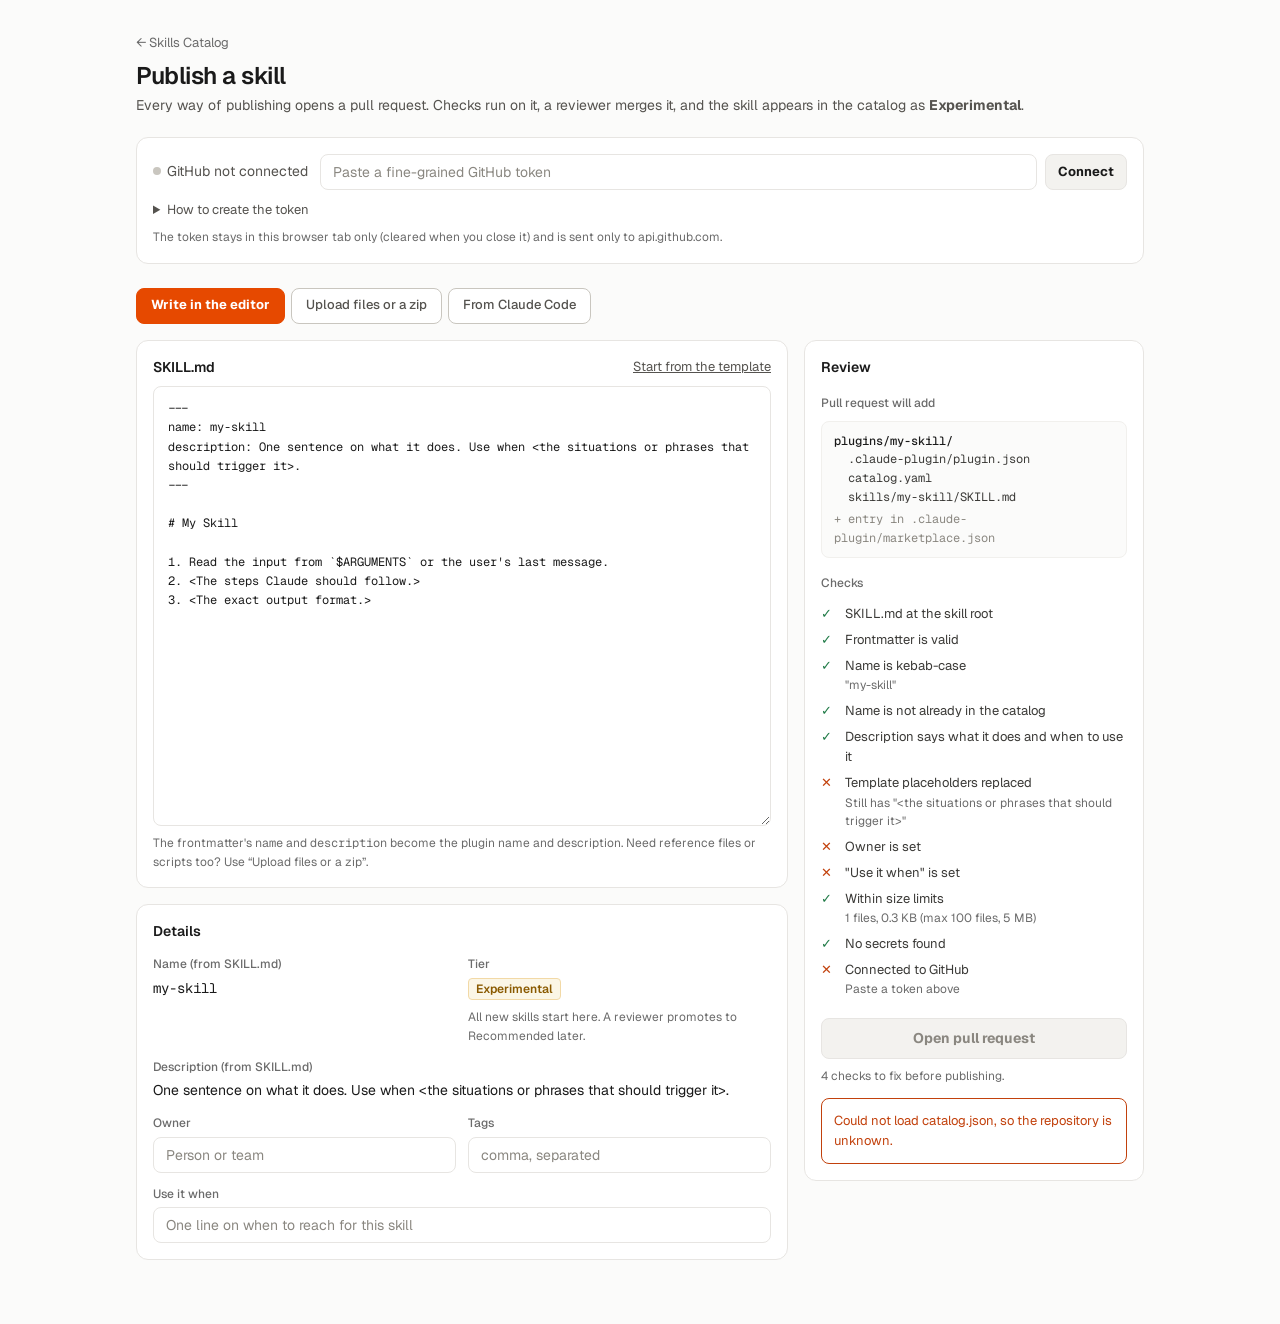
==== site/publish.html @ b1c07b0c "Add web publisher (editor and upload), switch tiers to Experimental/Recommended (#6)" ====
<!doctype html>
<html lang="en">
<head>
<meta charset="utf-8">
<meta name="viewport" content="width=device-width, initial-scale=1">
<title>Publish a Skill</title>
<meta name="description" content="Publish a Claude Code skill to the catalog through a pull request.">
<link rel="preconnect" href="https://fonts.googleapis.com">
<link rel="preconnect" href="https://fonts.gstatic.com" crossorigin>
<link href="https://fonts.googleapis.com/css2?family=Geist:wght@400;500;600;700&family=Geist+Mono:wght@400;500&display=swap" rel="stylesheet">
<link rel="stylesheet" href="tokens.css">
<style>
  *, *::before, *::after { box-sizing: border-box; }
  html { -webkit-text-size-adjust: 100%; }
  body {
    margin: 0;
    background: var(--bg-page);
    color: var(--text-body);
    font-family: var(--font-text);
    font-size: 14px;
    line-height: 1.55;
    overflow-x: hidden;
  }
  .wrap { max-width: 1040px; margin: 0 auto; padding: 32px 16px 64px; }
  .mono { font-family: var(--font-mono); }
  [hidden] { display: none !important; }
  a { color: var(--text-secondary); }

  .back { display: inline-block; margin-bottom: 8px; color: var(--text-muted); font-size: 13px; text-decoration: none; }
  .back:hover { color: var(--text-primary); }
  h1 { margin: 0 0 4px; color: var(--text-primary); font-size: 24px; font-weight: 600; letter-spacing: -0.02em; line-height: 1.25; }
  .lead { margin: 0 0 20px; color: var(--text-secondary); }
  h2 { margin: 0 0 12px; color: var(--text-primary); font-size: 14px; font-weight: 600; }
  h3 { margin: 16px 0 8px; color: var(--text-muted); font-size: 12px; font-weight: 500; }
  .fine { margin: 8px 0 0; color: var(--text-muted); font-size: 12px; }

  .panel { background: var(--bg-card); border: 1px solid var(--border); border-radius: var(--radius-card); padding: 16px; min-width: 0; }

  button { font: inherit; cursor: pointer; }
  button:disabled { cursor: not-allowed; }
  :focus-visible { outline: 2px solid var(--accent-soft-border); outline-offset: 2px; }
  .btn-primary {
    border: 1px solid var(--accent-strong);
    background: var(--accent-strong);
    color: var(--on-accent);
    font-size: 14px;
    font-weight: 700;
    border-radius: var(--radius-control);
    padding: 9px 16px;
  }
  .btn-primary:hover:not(:disabled), .btn-primary:active:not(:disabled) { outline: 1px solid var(--accent-strong); outline-offset: 1px; }
  .btn-primary:disabled { background: var(--bg-subtle); border-color: var(--border); color: var(--text-faint); }
  .btn-secondary {
    border: 1px solid var(--border);
    background: var(--bg-subtle);
    color: var(--text-primary);
    font-size: 13px;
    font-weight: 700;
    border-radius: var(--radius-control);
    padding: 6px 12px;
    white-space: nowrap;
  }
  .btn-secondary:hover { background: var(--bg-subtle-hover); }
  .btn-link { border: 0; background: none; padding: 0; color: var(--text-secondary); font-size: 13px; text-decoration: underline; }
  .copied, .copied:hover { background: var(--success-bg); border-color: var(--recommended-border); color: var(--success); }

  input[type="text"], input[type="password"], textarea {
    width: 100%;
    min-width: 0;
    border: 1px solid var(--border);
    border-radius: var(--radius-control);
    background: var(--bg-card);
    color: var(--text-primary);
    font: inherit;
  }
  input[type="text"], input[type="password"] { height: 36px; padding: 0 12px; }
  input::placeholder, textarea::placeholder { color: var(--text-faint); }
  input:focus, textarea:focus { outline: none; border-color: var(--accent-soft-border); box-shadow: 0 0 0 3px var(--accent-soft-bg); }

  /* GitHub connection */
  .gh-row { display: flex; flex-wrap: wrap; align-items: center; gap: 12px; }
  .gh-row form { display: flex; gap: 8px; flex: 1 1 320px; min-width: 0; }
  .gh-state { color: var(--text-secondary); }
  .gh-state strong { color: var(--text-primary); }
  .dot { display: inline-block; width: 8px; height: 8px; margin-right: 6px; border-radius: 50%; background: var(--border-inactive); vertical-align: 1px; }
  .dot.on { background: var(--success); }
  details { margin-top: 10px; font-size: 13px; color: var(--text-secondary); }
  summary { cursor: pointer; color: var(--text-secondary); }
  details ol { margin: 8px 0 0; padding-left: 20px; }
  .error-text { margin: 8px 0 0; color: var(--alert); font-size: 13px; }

  /* Tabs */
  .tabs { display: flex; flex-wrap: wrap; gap: 6px; margin: 24px 0 16px; }
  .tab {
    height: 36px;
    padding: 0 14px;
    border: 1px solid var(--border-inactive);
    border-radius: var(--radius-control);
    background: var(--bg-card);
    color: var(--text-secondary);
    font-size: 13px;
    font-weight: 500;
  }
  .tab:hover { background: var(--bg-subtle-hover); }
  .tab[aria-selected="true"] { background: var(--accent-strong); border-color: var(--accent-strong); color: var(--on-accent); font-weight: 700; }

  .layout { display: grid; grid-template-columns: minmax(0, 1fr) 340px; gap: 16px; align-items: start; }
  .col-main { display: flex; flex-direction: column; gap: 16px; min-width: 0; }
  .layout.single { grid-template-columns: minmax(0, 1fr); }

  /* Editor */
  .editor-head { display: flex; align-items: center; justify-content: space-between; gap: 8px; margin-bottom: 8px; }
  .editor-head label { color: var(--text-primary); font-weight: 600; }
  textarea#editor {
    display: block;
    min-height: 440px;
    padding: 12px 14px;
    resize: vertical;
    font-family: var(--font-mono);
    font-size: 12px;
    line-height: 1.6;
    tab-size: 2;
  }

  /* Upload */
  .drop {
    display: flex;
    flex-direction: column;
    align-items: center;
    gap: 10px;
    padding: 32px 16px;
    border: 1px dashed var(--border-inactive);
    border-radius: var(--radius-card);
    background: var(--bg-subtle);
    text-align: center;
  }
  .drop.over { border-color: var(--accent-soft-border); background: var(--accent-soft-bg); }
  .drop strong { color: var(--text-primary); font-size: 14px; }
  .drop p { margin: 0; color: var(--text-muted); font-size: 13px; }
  .drop-buttons { display: flex; flex-wrap: wrap; justify-content: center; gap: 8px; }
  .notes { margin: 12px 0 0; padding: 0; list-style: none; font-size: 13px; color: var(--text-secondary); }
  .notes li.bad { color: var(--alert); }

  /* Details form */
  .fields { display: grid; grid-template-columns: repeat(2, minmax(0, 1fr)); gap: 12px; }
  .field { display: flex; flex-direction: column; gap: 4px; min-width: 0; }
  .field.full { grid-column: 1 / -1; }
  .field label, .field .label { color: var(--text-muted); font-size: 12px; font-weight: 500; }
  .field output { min-height: 22px; color: var(--text-primary); overflow-wrap: anywhere; }
  .field output.empty { color: var(--text-faint); }
  .badge { display: inline-block; padding: 1px 7px; border: 1px solid; border-radius: var(--radius-badge); font-size: 12px; font-weight: 600; }
  .badge-Experimental { color: var(--experimental-text); background: var(--experimental-bg); border-color: var(--experimental-border); }
  .tier-row { display: flex; flex-wrap: wrap; align-items: center; gap: 8px; color: var(--text-muted); font-size: 12px; }

  /* Review */
  .review { position: sticky; top: 16px; }
  .files { margin: 0; padding: 10px 12px; border-radius: var(--radius-control); background: var(--bg-page); border: 1px solid var(--divider); list-style: none; font-family: var(--font-mono); font-size: 12px; color: var(--text-body); overflow-wrap: anywhere; }
  .files li.root { color: var(--text-primary); font-weight: 500; }
  .files li.sub { padding-left: 14px; }
  .files li.dim { margin-top: 4px; color: var(--text-faint); }
  .checks { margin: 0; padding: 0; list-style: none; font-size: 13px; }
  .checks li { display: grid; grid-template-columns: 18px minmax(0, 1fr); gap: 6px; padding: 3px 0; }
  .checks .mark { font-weight: 700; }
  .checks .ok .mark { color: var(--success); }
  .checks .bad .mark { color: var(--alert); }
  .checks .wait .mark { color: var(--text-faint); }
  .checks .detail { display: block; color: var(--text-muted); font-size: 12px; overflow-wrap: anywhere; }
  .publish-row { margin-top: 16px; }
  .publish-row .btn-primary { width: 100%; }
  .progress { margin: 12px 0 0; padding: 0; list-style: none; font-size: 13px; }
  .progress li { padding: 2px 0; color: var(--text-muted); }
  .progress li.run { color: var(--text-primary); }
  .progress li.done { color: var(--success); }
  .result { margin-top: 12px; padding: 12px; border-radius: var(--radius-control); font-size: 13px; overflow-wrap: anywhere; }
  .result.ok { background: var(--success-bg); border: 1px solid var(--recommended-border); color: var(--text-body); }
  .result.ok a { color: var(--success); font-weight: 600; }
  .result.err { background: var(--bg-card); border: 1px solid var(--alert); color: var(--alert); }
  .result ol { margin: 8px 0 0; padding-left: 18px; }

  /* Claude Code tab */
  .steps { margin: 0; padding: 0; list-style: none; counter-reset: s; display: flex; flex-direction: column; gap: 16px; }
  .steps > li { counter-increment: s; }
  .steps > li > p { margin: 0 0 8px; color: var(--text-primary); }
  .steps > li > p::before { content: counter(s) ". "; color: var(--text-muted); }
  .cmd { display: flex; align-items: center; gap: 12px; background: var(--code-bg); color: var(--code-text); border-radius: var(--radius-control); padding: 10px 10px 10px 14px; }
  .cmd code { flex: 1; min-width: 0; font-family: var(--font-mono); font-size: 12px; white-space: pre-wrap; overflow-wrap: anywhere; }
  .cmd .btn-secondary { background: var(--bg-card); }

  @media (max-width: 860px) {
    .layout { grid-template-columns: minmax(0, 1fr); }
    .review { position: static; }
  }
  @media (max-width: 520px) {
    .wrap { padding-top: 20px; }
    .fields { grid-template-columns: minmax(0, 1fr); }
    .gh-row form { flex-basis: 100%; }
    .tab { flex: 1 1 auto; }
  }
</style>
</head>
<body>
<div class="wrap">
  <a class="back" href="./">← Skills Catalog</a>
  <h1>Publish a skill</h1>
  <p class="lead">Every way of publishing opens a pull request. Checks run on it, a reviewer merges it, and the skill appears in the catalog as <strong>Experimental</strong>.</p>

  <section class="panel" aria-labelledby="gh-title">
    <div class="gh-row">
      <div class="gh-state" id="gh-title"><span class="dot" id="gh-dot"></span><span id="gh-status">GitHub not connected</span></div>
      <form id="gh-form" autocomplete="off">
        <input type="password" id="gh-token" placeholder="Paste a fine-grained GitHub token" aria-label="GitHub token" spellcheck="false">
        <button class="btn-secondary" type="submit">Connect</button>
      </form>
      <button class="btn-link" type="button" id="gh-disconnect" hidden>Disconnect</button>
    </div>
    <p class="error-text" id="gh-error" hidden></p>
    <details>
      <summary>How to create the token</summary>
      <ol>
        <li>Open <a href="https://github.com/settings/personal-access-tokens/new" target="_blank" rel="noopener">GitHub › Fine-grained tokens › Generate new token</a>.</li>
        <li>Repository access: <strong>Only select repositories</strong> › <span class="mono" id="repo-name">this catalog's repository</span>.</li>
        <li>Permissions: <strong>Contents</strong> Read and write, <strong>Pull requests</strong> Read and write.</li>
        <li>Generate, copy, paste it above.</li>
      </ol>
    </details>
    <p class="fine">The token stays in this browser tab only (cleared when you close it) and is sent only to api.github.com.</p>
  </section>

  <div class="tabs" role="tablist" aria-label="How to publish">
    <button class="tab" role="tab" type="button" data-mode="write" aria-selected="true" aria-controls="tab-write">Write in the editor</button>
    <button class="tab" role="tab" type="button" data-mode="upload" aria-selected="false" aria-controls="tab-upload">Upload files or a zip</button>
    <button class="tab" role="tab" type="button" data-mode="cli" aria-selected="false" aria-controls="tab-cli">From Claude Code</button>
  </div>

  <div class="layout" id="layout">
    <div class="col-main">
      <section class="panel" id="tab-write" role="tabpanel">
        <div class="editor-head">
          <label for="editor">SKILL.md</label>
          <button class="btn-link" type="button" id="reset-template">Start from the template</button>
        </div>
        <textarea id="editor" spellcheck="false" aria-describedby="editor-hint"></textarea>
        <p class="fine" id="editor-hint">The frontmatter's <span class="mono">name</span> and <span class="mono">description</span> become the plugin name and description. Need reference files or scripts too? Use “Upload files or a zip”.</p>
      </section>

      <section class="panel" id="tab-upload" role="tabpanel" hidden>
        <div class="drop" id="drop">
          <strong>Drop a skill folder, its files, or a .zip here</strong>
          <p>SKILL.md at the root, references and scripts in subfolders. Up to 100 files, 5 MB.</p>
          <div class="drop-buttons">
            <button class="btn-secondary" type="button" data-pick="pick-files">Choose files</button>
            <button class="btn-secondary" type="button" data-pick="pick-folder">Choose a folder</button>
            <button class="btn-secondary" type="button" data-pick="pick-zip">Choose a .zip</button>
          </div>
          <input type="file" id="pick-files" multiple hidden>
          <input type="file" id="pick-folder" webkitdirectory multiple hidden>
          <input type="file" id="pick-zip" accept=".zip,application/zip" hidden>
        </div>
        <ul class="notes" id="upload-notes"></ul>
      </section>

      <section class="panel" id="tab-cli" role="tabpanel" hidden>
        <h2>Publish from a Claude Code session</h2>
        <ol class="steps">
          <li><p>Add this marketplace (once)</p><div class="cmd"><code id="cli-add">claude plugin marketplace add …</code><button class="btn-secondary" type="button" data-copy-target="cli-add">Copy</button></div></li>
          <li><p>Install the publisher</p><div class="cmd"><code id="cli-install">claude plugin install publish-skill@skills-catalog</code><button class="btn-secondary" type="button" data-copy-target="cli-install">Copy</button></div></li>
          <li><p>In any session, point it at your skill folder</p><div class="cmd"><code id="cli-run">/publish-skill:publish-skill ./path/to/my-skill</code><button class="btn-secondary" type="button" data-copy-target="cli-run">Copy</button></div></li>
        </ol>
        <p class="fine">It asks for the owner, runs the same checks as this page, and opens the pull request with the GitHub CLI. It needs git, node and a logged-in <span class="mono">gh</span>. Prefer doing it by hand? See <a id="manual-link" href="#">Publishing a skill manually</a>.</p>
      </section>

      <section class="panel" id="details">
        <h2>Details</h2>
        <div class="fields">
          <div class="field"><span class="label">Name (from SKILL.md)</span><output id="out-name" class="mono"></output></div>
          <div class="field"><span class="label">Tier</span><div class="tier-row"><span class="badge badge-Experimental">Experimental</span><span>All new skills start here. A reviewer promotes to Recommended later.</span></div></div>
          <div class="field full"><span class="label">Description (from SKILL.md)</span><output id="out-desc"></output></div>
          <div class="field"><label for="in-owner">Owner</label><input type="text" id="in-owner" placeholder="Person or team"></div>
          <div class="field"><label for="in-tags">Tags</label><input type="text" id="in-tags" placeholder="comma, separated"></div>
          <div class="field full"><label for="in-use">Use it when</label><input type="text" id="in-use" placeholder="One line on when to reach for this skill"></div>
        </div>
      </section>
    </div>

    <aside class="review" id="review">
      <section class="panel" aria-labelledby="review-title">
        <h2 id="review-title">Review</h2>
        <h3>Pull request will add</h3>
        <ul class="files" id="files"></ul>
        <h3>Checks</h3>
        <ul class="checks" id="checks"></ul>
        <div class="publish-row">
          <button class="btn-primary" type="button" id="publish" disabled>Open pull request</button>
          <p class="fine" id="publish-hint"></p>
        </div>
        <ol class="progress" id="progress" hidden></ol>
        <div class="result" id="result" hidden></div>
      </section>
    </aside>
  </div>
</div>

<script type="module">
import * as core from './publish-core.mjs';

const $ = (id) => document.getElementById(id);
const esc = (s) => String(s ?? '').replace(/[&<>"']/g, c => ({ '&': '&amp;', '<': '&lt;', '>': '&gt;', '"': '&quot;', "'": '&#39;' }[c]));
const store = {
  get(area, k) { try { return window[area].getItem(k); } catch { return null; } },
  set(area, k, v) { try { v == null ? window[area].removeItem(k) : window[area].setItem(k, v); } catch {} },
};

const state = { mode: 'write', upload: { files: [], notes: [] }, token: null, login: null, repo: null, existing: [], busy: false, done: false };

// ---- GitHub ----
async function api(method, path, body) {
  const res = await fetch(`https://api.github.com${path}`, {
    method,
    headers: {
      Accept: 'application/vnd.github+json',
      Authorization: `Bearer ${state.token}`,
      'X-GitHub-Api-Version': '2022-11-28',
      ...(body ? { 'Content-Type': 'application/json' } : {}),
    },
    body: body ? JSON.stringify(body) : undefined,
  });
  let data = null;
  try { data = await res.json(); } catch {}
  return { status: res.status, data };
}

async function connect(token) {
  $('gh-error').hidden = true;
  state.token = token;
  const me = await api('GET', '/user').catch(() => ({ status: 0 }));
  if (me.status !== 200) {
    state.token = null;
    store.set('sessionStorage', 'gh-token', null);
    $('gh-error').textContent = me.status === 401 ? 'GitHub rejected this token.' : 'Could not reach GitHub.';
    $('gh-error').hidden = false;
    return renderConnection();
  }
  state.login = me.data.login;
  store.set('sessionStorage', 'gh-token', token);
  renderConnection();
}

function renderConnection() {
  const on = !!state.login;
  $('gh-dot').classList.toggle('on', on);
  $('gh-status').innerHTML = on ? `Connected as <strong>@${esc(state.login)}</strong>` : 'GitHub not connected';
  $('gh-form').hidden = on;
  $('gh-disconnect').hidden = !on;
  refresh();
}

$('gh-form').addEventListener('submit', (e) => {
  e.preventDefault();
  const t = $('gh-token').value.trim();
  $('gh-token').value = '';
  if (t) connect(t);
});
$('gh-disconnect').addEventListener('click', () => {
  state.token = state.login = null;
  store.set('sessionStorage', 'gh-token', null);
  renderConnection();
});

// ---- Tabs ----
const tabs = [...document.querySelectorAll('.tab')];
tabs.forEach(t => t.addEventListener('click', () => setMode(t.dataset.mode)));
function setMode(mode) {
  state.mode = mode;
  tabs.forEach(t => t.setAttribute('aria-selected', String(t.dataset.mode === mode)));
  $('tab-write').hidden = mode !== 'write';
  $('tab-upload').hidden = mode !== 'upload';
  $('tab-cli').hidden = mode !== 'cli';
  $('details').hidden = mode === 'cli';
  $('review').hidden = mode === 'cli';
  $('layout').classList.toggle('single', mode === 'cli');
  store.set('localStorage', 'publish-mode', mode);
  refresh();
}

// ---- Editor ----
const editor = $('editor');
editor.value = store.get('localStorage', 'publish-draft') || core.skillTemplate();
$('reset-template').addEventListener('click', () => { editor.value = core.skillTemplate(); onInput(); });
let timer;
function onInput() {
  clearTimeout(timer);
  timer = setTimeout(() => { store.set('localStorage', 'publish-draft', editor.value); refresh(); }, 150);
}
editor.addEventListener('input', onInput);

// ---- Upload ----
const drop = $('drop');
document.querySelectorAll('[data-pick]').forEach(b => b.addEventListener('click', () => $(b.dataset.pick).click()));
$('pick-files').addEventListener('change', (e) => takeFiles([...e.target.files].map(f => ({ path: f.name, file: f }))));
$('pick-folder').addEventListener('change', (e) => takeFiles([...e.target.files].map(f => ({ path: f.webkitRelativePath || f.name, file: f }))));
$('pick-zip').addEventListener('change', (e) => takeFiles([...e.target.files].map(f => ({ path: f.name, file: f }))));
['dragenter', 'dragover'].forEach(ev => drop.addEventListener(ev, (e) => { e.preventDefault(); drop.classList.add('over'); }));
['dragleave', 'drop'].forEach(ev => drop.addEventListener(ev, () => drop.classList.remove('over')));
drop.addEventListener('drop', async (e) => {
  e.preventDefault();
  const entries = [...e.dataTransfer.items].map(i => i.webkitGetAsEntry?.()).filter(Boolean);
  const out = [];
  if (entries.length) for (const en of entries) await walkEntry(en, '', out);
  else for (const f of e.dataTransfer.files) out.push({ path: f.name, file: f });
  takeFiles(out);
});
async function walkEntry(entry, prefix, out) {
  if (entry.isFile) {
    out.push({ path: prefix + entry.name, file: await new Promise((res, rej) => entry.file(res, rej)) });
  } else if (entry.isDirectory) {
    const reader = entry.createReader();
    for (;;) {
      const batch = await new Promise((res, rej) => reader.readEntries(res, rej));
      if (!batch.length) break;
      for (const child of batch) await walkEntry(child, `${prefix}${entry.name}/`, out);
    }
  }
}

// Exposed for tests: takes [{ path, file: Blob }] exactly like the pickers do.
async function takeFiles(list) {
  const notes = [];
  try {
    const total = list.reduce((n, x) => n + x.file.size, 0);
    if (total > 20 * 1024 * 1024) throw new Error('That upload is over 20 MB. A skill folder should be much smaller.');
    let entries;
    if (list.length === 1 && /\.zip$/i.test(list[0].path)) {
      const { unzipSync } = await import('https://cdn.jsdelivr.net/npm/fflate@0.8.2/esm/browser.js');
      const unzipped = unzipSync(new Uint8Array(await list[0].file.arrayBuffer()));
      entries = Object.entries(unzipped).map(([path, bytes]) => ({ path, bytes }));
      notes.push(`Unzipped ${list[0].path}: ${entries.filter(e => !e.path.endsWith('/')).length} entries.`);
    } else {
      entries = await Promise.all(list.map(async x => ({ path: x.path, bytes: new Uint8Array(await x.file.arrayBuffer()) })));
    }
    const r = core.normalizeUpload(entries);
    if (r.error) throw new Error(r.error);
    state.upload = { files: r.files, notes: [...notes, ...r.notes] };
  } catch (err) {
    state.upload = { files: [], notes: [...notes, { bad: err.message }] };
  }
  $('pick-files').value = $('pick-folder').value = $('pick-zip').value = '';
  refresh();
}
window.__takeFiles = takeFiles;

// ---- Details ----
for (const id of ['in-owner', 'in-tags', 'in-use']) {
  const el = $(id);
  el.value = store.get('localStorage', `publish-${id}`) || '';
  el.addEventListener('input', () => { store.set('localStorage', `publish-${id}`, el.value); refresh(); });
}

function currentPlugin() {
  const files = state.mode === 'write' ? [{ path: 'SKILL.md', bytes: core.textToBytes(editor.value) }] : state.upload.files;
  const skill = files.find(f => f.path === 'SKILL.md');
  const fm = skill ? core.parseFrontmatter(core.bytesToText(skill.bytes)).fields : {};
  return {
    name: fm.name || '',
    description: fm.description || '',
    owner: $('in-owner').value.trim(),
    tags: core.tagsFrom($('in-tags').value),
    useItWhen: $('in-use').value.trim(),
    files,
  };
}

// ---- Review ----
function refresh() {
  if (state.mode === 'cli') return;
  const p = currentPlugin();
  const setOut = (el, v, empty) => { el.textContent = v || empty; el.classList.toggle('empty', !v); };
  setOut($('out-name'), p.name, 'Set name: in SKILL.md');
  setOut($('out-desc'), p.description, 'Set description: in SKILL.md');

  $('upload-notes').innerHTML = state.upload.notes.map(n => typeof n === 'string' ? `<li>${esc(n)}</li>` : `<li class="bad">${esc(n.bad)}</li>`).join('');

  const name = p.name || '<name>';
  const fileRows = p.files.length
    ? ['.claude-plugin/plugin.json', 'catalog.yaml', ...p.files.map(f => `skills/${name}/${f.path}`)]
    : [];
  $('files').innerHTML = fileRows.length
    ? `<li class="root">plugins/${esc(name)}/</li>` + fileRows.map(r => `<li class="sub">${esc(r)}</li>`).join('') +
      `<li class="dim">+ entry in .claude-plugin/marketplace.json</li>`
    : `<li class="dim">${state.mode === 'upload' ? 'Nothing uploaded yet' : 'Write SKILL.md to see the files'}</li>`;

  const checks = p.files.length ? core.runChecks({ ...p, existingNames: state.existing }) : [{ ok: false, label: 'A skill to publish', detail: state.mode === 'upload' ? 'Upload a skill folder or zip' : '' }];
  checks.push({ ok: !!state.login, label: 'Connected to GitHub', detail: state.login ? '' : 'Paste a token above' });
  $('checks').innerHTML = checks.map(c => `<li class="${c.ok ? 'ok' : 'bad'}"><span class="mark">${c.ok ? '✓' : '✕'}</span><span>${esc(c.label)}${c.detail ? `<span class="detail">${esc(c.detail)}</span>` : ''}</span></li>`).join('');

  const ready = checks.every(c => c.ok) && !state.busy;
  $('publish').disabled = !ready;
  const failing = checks.filter(c => !c.ok).length;
  $('publish-hint').textContent = state.busy ? 'Working…' : ready
    ? `Opens a pull request on ${state.repo}. Nothing is published until it is reviewed and merged.`
    : `${failing} check${failing === 1 ? '' : 's'} to fix before publishing.`;
}

$('publish').addEventListener('click', async () => {
  const plugin = currentPlugin();
  state.busy = true;
  refresh();
  const progress = $('progress');
  const steps = new Map();
  progress.innerHTML = '';
  progress.hidden = false;
  $('result').hidden = true;
  try {
    const pr = await core.publishToGitHub({
      api,
      repo: state.repo,
      plugin,
      via: state.mode === 'write' ? 'from the web editor' : 'by upload on the web publisher',
      onStep: (label, status) => {
        if (!steps.has(label)) { const li = document.createElement('li'); progress.appendChild(li); steps.set(label, li); }
        const li = steps.get(label);
        li.className = status;
        li.textContent = `${status === 'done' ? '✓' : '…'} ${label}`;
      },
    });
    state.existing.push(plugin.name);
    showResult(true, `<strong>Pull request <a href="${esc(pr.url)}" target="_blank" rel="noopener">#${pr.number}</a> is open.</strong>
      <ol><li>Checks run on it (validation, catalog rules, secret scan).</li><li>A reviewer merges it.</li><li>The catalog page updates within a couple of minutes.</li></ol>`);
    if (state.mode === 'write') store.set('localStorage', 'publish-draft', null);
  } catch (err) {
    showResult(false, `Publishing failed: ${esc(err.message)}`);
  } finally {
    state.busy = false;
    refresh();
  }
});
function showResult(ok, html) {
  const r = $('result');
  r.className = `result ${ok ? 'ok' : 'err'}`;
  r.innerHTML = html;
  r.hidden = false;
}

// ---- Copy buttons ----
document.addEventListener('click', async (e) => {
  const btn = e.target.closest('[data-copy-target]');
  if (!btn) return;
  const text = $(btn.dataset.copyTarget).textContent;
  try { await navigator.clipboard.writeText(text); } catch {
    const ta = Object.assign(document.createElement('textarea'), { value: text });
    document.body.appendChild(ta); ta.select(); document.execCommand('copy'); ta.remove();
  }
  btn.textContent = 'Copied'; btn.classList.add('copied');
  setTimeout(() => { btn.textContent = 'Copy'; btn.classList.remove('copied'); }, 1500);
});

// ---- Start ----
fetch('catalog.json', { cache: 'no-cache' })
  .then(r => r.json())
  .then(c => {
    state.repo = c.repo;
    state.existing = c.plugins.map(p => p.name);
    $('cli-add').textContent = c.addMarketplace;
    $('cli-install').textContent = `claude plugin install publish-skill@${c.marketplace}`;
    $('repo-name').textContent = c.repo;
    $('manual-link').href = `https://github.com/${c.repo}/blob/main/docs/publishing-manually.md`;
  })
  .catch(() => showResult(false, 'Could not load catalog.json, so the repository is unknown.'))
  .finally(() => {
    setMode(store.get('localStorage', 'publish-mode') || 'write');
    const saved = store.get('sessionStorage', 'gh-token');
    if (saved) connect(saved); else renderConnection();
  });
</script>
</body>
</html>
---- site/tokens.css ----
/* Design tokens shared by the catalog and publish pages. Pages use these variables and nothing else. */
:root {
  color-scheme: light;
  --font-text: "Geist", system-ui, sans-serif;
  --font-mono: "Geist Mono", ui-monospace, monospace;

  --bg-page: #fbfbfa;
  --bg-card: #ffffff;
  --bg-subtle: #f3f2ef;
  --bg-subtle-hover: #f6f5f3;

  --text-primary: #1a1a1a;
  --text-body: #3b3a37;
  --text-secondary: #55534f;
  --text-muted: #6b6b6b;
  --text-faint: #8a8780;

  --border: #e7e5e2;
  --divider: #f1f0ed;
  --border-inactive: #c9c6bf;

  --accent: #FF5100;
  --accent-strong: #E64900;
  --accent-soft-bg: #FFF1EB;
  --accent-soft-border: #FFCBB2;

  --success: #1f7a46;
  --success-bg: #eef7f1;
  --warning: #8a5a00;
  --warning-bg: #fbf6e6;
  --alert: #c2410c;

  --recommended-text: #1f7a46;
  --recommended-bg: #eef7f1;
  --recommended-border: #bfe0cb;
  --experimental-text: #8a5a00;
  --experimental-bg: #fbf6e6;
  --experimental-border: #f2d9a6;

  --code-bg: #1a1a1a;
  --code-text: #e7e5e2;
  --on-accent: #ffffff;

  --radius-card: 12px;
  --radius-control: 8px;
  --radius-badge: 4px;
}
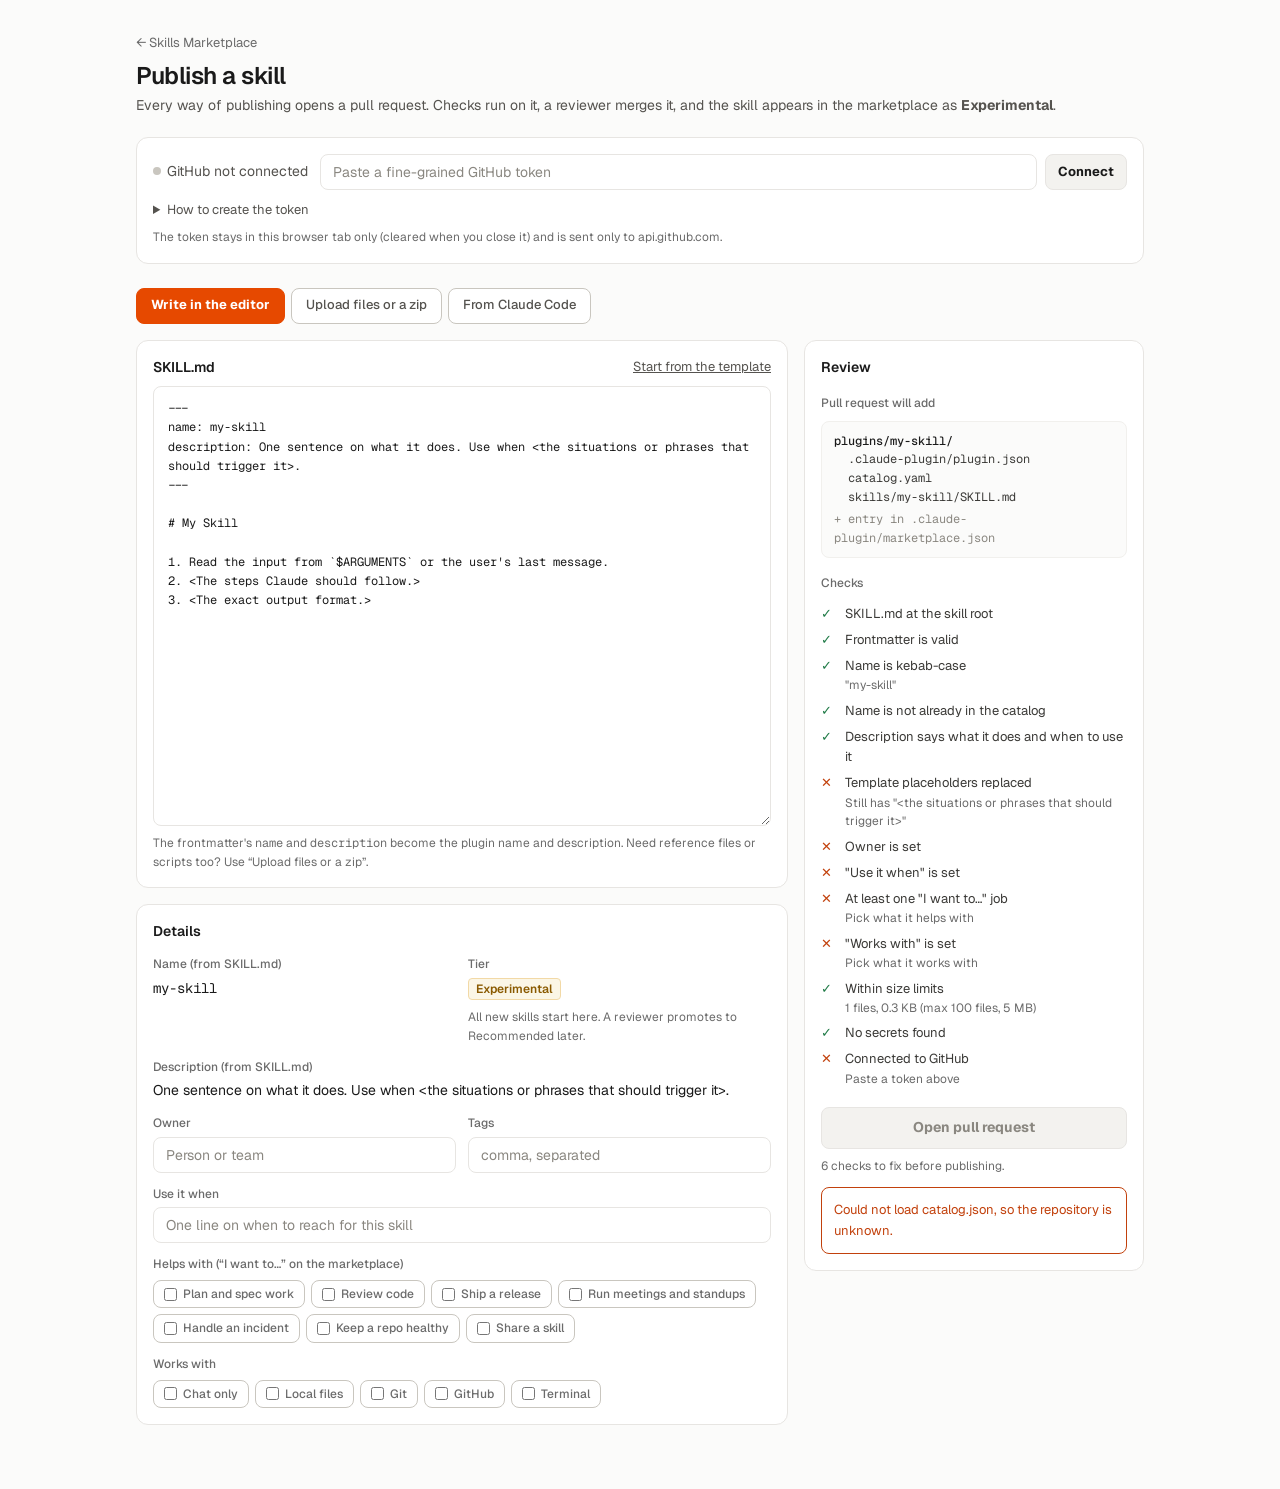
==== commit dea44795: "Marketplace landing page, jobs/works_with, and 5 new skills (#10) * Marketplace landing page, jobs a" ====
--- a/site/publish.html
+++ b/site/publish.html
@@ -148,6 +148,13 @@
   .field label, .field .label { color: var(--text-muted); font-size: 12px; font-weight: 500; }
   .field output { min-height: 22px; color: var(--text-primary); overflow-wrap: anywhere; }
   .field output.empty { color: var(--text-faint); }
+  .choices-field { margin: 0; padding: 0; border: 0; }
+  .choices-field legend { margin-bottom: 6px; padding: 0; }
+  .choices { display: flex; flex-wrap: wrap; gap: 6px; }
+  .choice { display: inline-flex; align-items: center; gap: 6px; padding: 4px 10px; border: 1px solid var(--border-inactive); border-radius: var(--radius-control); background: var(--bg-card); color: var(--text-secondary); font-size: 13px; cursor: pointer; }
+  .choice:hover { background: var(--bg-subtle-hover); }
+  .choice input { margin: 0; accent-color: var(--accent-strong); }
+  .choice:has(input:checked) { border-color: var(--accent-soft-border); background: var(--accent-soft-bg); color: var(--text-primary); }
   .badge { display: inline-block; padding: 1px 7px; border: 1px solid; border-radius: var(--radius-badge); font-size: 12px; font-weight: 600; }
   .badge-Experimental { color: var(--experimental-text); background: var(--experimental-bg); border-color: var(--experimental-border); }
   .tier-row { display: flex; flex-wrap: wrap; align-items: center; gap: 8px; color: var(--text-muted); font-size: 12px; }
@@ -200,9 +207,9 @@
 </head>
 <body>
 <div class="wrap">
-  <a class="back" href="./">← Skills Catalog</a>
+  <a class="back" href="./">← Skills Marketplace</a>
   <h1>Publish a skill</h1>
-  <p class="lead">Every way of publishing opens a pull request. Checks run on it, a reviewer merges it, and the skill appears in the catalog as <strong>Experimental</strong>.</p>
+  <p class="lead">Every way of publishing opens a pull request. Checks run on it, a reviewer merges it, and the skill appears in the marketplace as <strong>Experimental</strong>.</p>
 
   <section class="panel" aria-labelledby="gh-title">
     <div class="gh-row">
@@ -278,6 +285,8 @@
           <div class="field"><label for="in-owner">Owner</label><input type="text" id="in-owner" placeholder="Person or team"></div>
           <div class="field"><label for="in-tags">Tags</label><input type="text" id="in-tags" placeholder="comma, separated"></div>
           <div class="field full"><label for="in-use">Use it when</label><input type="text" id="in-use" placeholder="One line on when to reach for this skill"></div>
+          <fieldset class="field full choices-field"><legend class="label">Helps with (“I want to…” on the marketplace)</legend><div class="choices" id="in-jobs"></div></fieldset>
+          <fieldset class="field full choices-field"><legend class="label">Works with</legend><div class="choices" id="in-works"></div></fieldset>
         </div>
       </section>
     </div>
@@ -449,6 +458,16 @@
 window.__takeFiles = takeFiles;
 
 // ---- Details ----
+// Checkbox groups for the controlled vocabularies; selections are remembered like the text fields.
+function renderChoices(id, list) {
+  const saved = (() => { try { return JSON.parse(store.get('localStorage', `publish-${id}`) || '[]'); } catch { return []; } })();
+  $(id).innerHTML = list.map(x => `<label class="choice"><input type="checkbox" value="${esc(x.id)}"${saved.includes(x.id) ? ' checked' : ''}>${esc(x.label)}</label>`).join('');
+  $(id).addEventListener('change', () => { store.set('localStorage', `publish-${id}`, JSON.stringify(checked(id))); refresh(); });
+}
+const checked = (id) => [...$(id).querySelectorAll('input:checked')].map(i => i.value);
+renderChoices('in-jobs', core.JOBS);
+renderChoices('in-works', core.WORKS_WITH);
+
 for (const id of ['in-owner', 'in-tags', 'in-use']) {
   const el = $(id);
   el.value = store.get('localStorage', `publish-${id}`) || '';
@@ -465,6 +484,8 @@
     owner: $('in-owner').value.trim(),
     tags: core.tagsFrom($('in-tags').value),
     useItWhen: $('in-use').value.trim(),
+    jobs: checked('in-jobs'),
+    worksWith: checked('in-works'),
     files,
   };
 }
@@ -524,7 +545,8 @@
     });
     state.existing.push(plugin.name);
     showResult(true, `<strong>Pull request <a href="${esc(pr.url)}" target="_blank" rel="noopener">#${pr.number}</a> is open.</strong>
-      <ol><li>Checks run on it (validation, catalog rules, secret scan).</li><li>A reviewer merges it.</li><li>The catalog page updates within a couple of minutes.</li></ol>`);
+      <ol><li>Checks run on it (validation, catalog rules, secret scan).</li><li>A reviewer merges it.</li><li>The catalog page updates within a couple of minutes.</li></ol>
+      <p><a href="./#in-review">See it under “In review” in the marketplace →</a></p>`);
     if (state.mode === 'write') store.set('localStorage', 'publish-draft', null);
   } catch (err) {
     showResult(false, `Publishing failed: ${esc(err.message)}`);
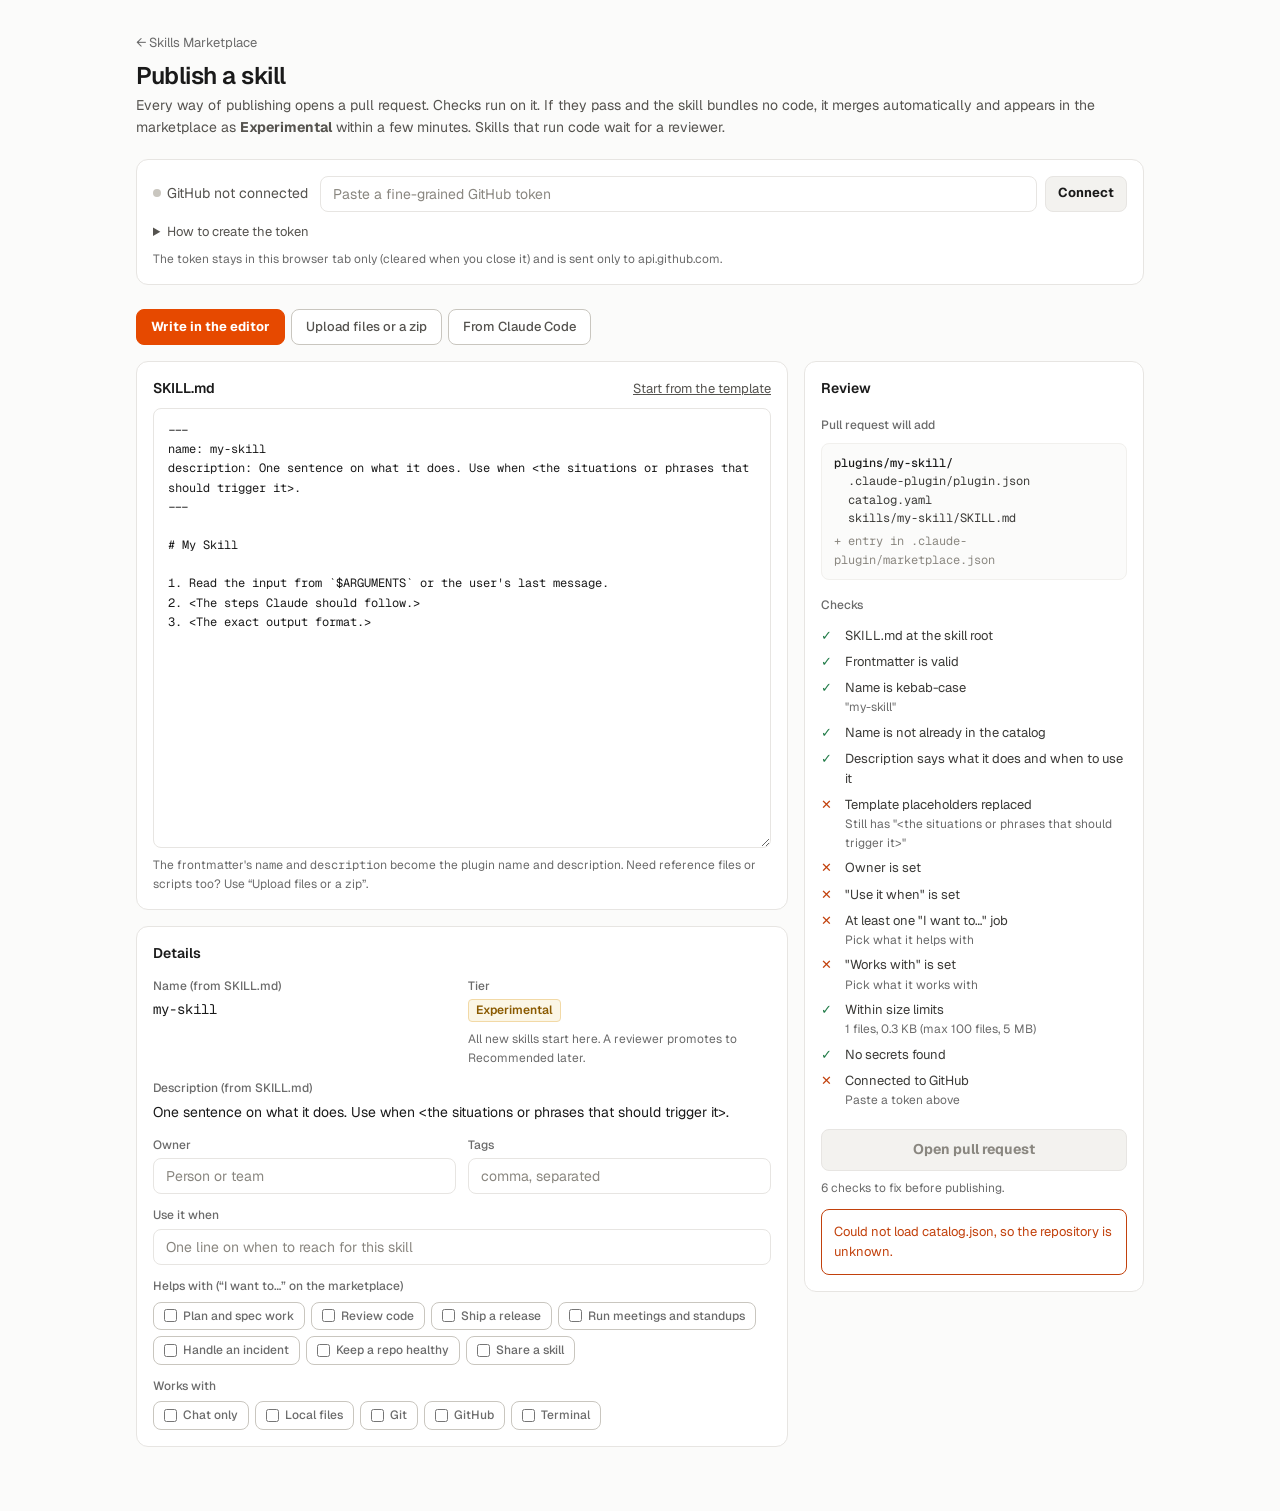
==== commit 05a297f0: "Auto-merge new Experimental skills that bundle no code (#12) After the Catalog checks pass on a PR, " ====
--- a/site/publish.html
+++ b/site/publish.html
@@ -209,7 +209,7 @@
 <div class="wrap">
   <a class="back" href="./">← Skills Marketplace</a>
   <h1>Publish a skill</h1>
-  <p class="lead">Every way of publishing opens a pull request. Checks run on it, a reviewer merges it, and the skill appears in the marketplace as <strong>Experimental</strong>.</p>
+  <p class="lead">Every way of publishing opens a pull request. Checks run on it. If they pass and the skill bundles no code, it merges automatically and appears in the marketplace as <strong>Experimental</strong> within a few minutes. Skills that run code wait for a reviewer.</p>
 
   <section class="panel" aria-labelledby="gh-title">
     <div class="gh-row">
@@ -517,7 +517,7 @@
   $('publish').disabled = !ready;
   const failing = checks.filter(c => !c.ok).length;
   $('publish-hint').textContent = state.busy ? 'Working…' : ready
-    ? `Opens a pull request on ${state.repo}. Nothing is published until it is reviewed and merged.`
+    ? `Opens a pull request on ${state.repo}. Nothing is published until its checks pass and it is merged.`
     : `${failing} check${failing === 1 ? '' : 's'} to fix before publishing.`;
 }
 
@@ -545,7 +545,7 @@
     });
     state.existing.push(plugin.name);
     showResult(true, `<strong>Pull request <a href="${esc(pr.url)}" target="_blank" rel="noopener">#${pr.number}</a> is open.</strong>
-      <ol><li>Checks run on it (validation, catalog rules, secret scan).</li><li>A reviewer merges it.</li><li>The catalog page updates within a couple of minutes.</li></ol>
+      <ol><li>Checks run on it (validation, catalog rules, secret scan).</li><li>If they pass and the skill bundles no code, it merges automatically. Skills that run code wait for a reviewer.</li><li>The catalog page updates within a couple of minutes of the merge.</li></ol>
       <p><a href="./#in-review">See it under “In review” in the marketplace →</a></p>`);
     if (state.mode === 'write') store.set('localStorage', 'publish-draft', null);
   } catch (err) {
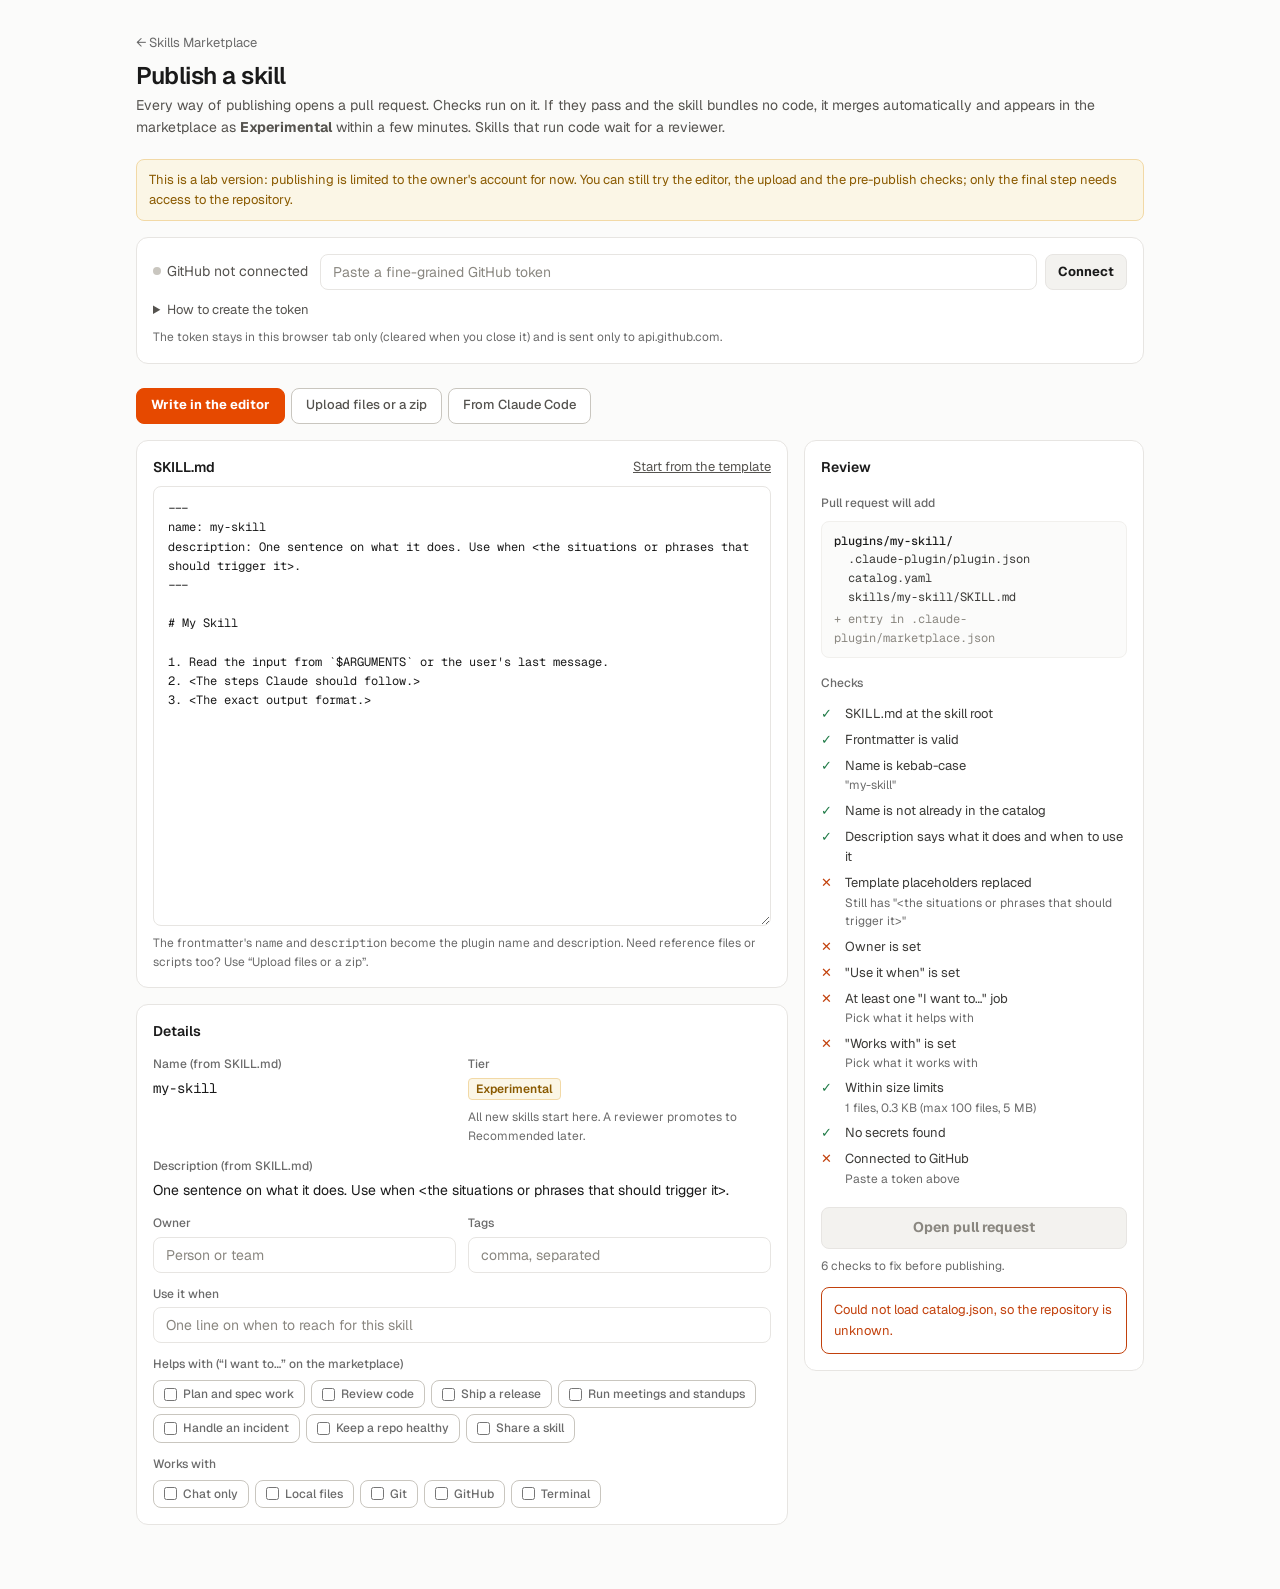
==== commit 5198d411: "Say on the Publish page that publishing is limited to the owner Co-Authored-By: Claude Opus 5.5 <nor" ====
--- a/site/publish.html
+++ b/site/publish.html
@@ -32,6 +32,7 @@
   .lead { margin: 0 0 20px; color: var(--text-secondary); }
   h2 { margin: 0 0 12px; color: var(--text-primary); font-size: 14px; font-weight: 600; }
   h3 { margin: 16px 0 8px; color: var(--text-muted); font-size: 12px; font-weight: 500; }
+  .notice { margin: 0 0 16px; padding: 10px 12px; background: var(--warning-bg); border: 1px solid #f2d9a6; border-radius: var(--radius-control); color: var(--warning); font-size: 13px; }
   .fine { margin: 8px 0 0; color: var(--text-muted); font-size: 12px; }
 
   .panel { background: var(--bg-card); border: 1px solid var(--border); border-radius: var(--radius-card); padding: 16px; min-width: 0; }
@@ -210,6 +211,8 @@
   <a class="back" href="./">← Skills Marketplace</a>
   <h1>Publish a skill</h1>
   <p class="lead">Every way of publishing opens a pull request. Checks run on it. If they pass and the skill bundles no code, it merges automatically and appears in the marketplace as <strong>Experimental</strong> within a few minutes. Skills that run code wait for a reviewer.</p>
+
+  <p class="notice">This is a lab version: publishing is limited to the owner's account for now. You can still try the editor, the upload and the pre-publish checks; only the final step needs access to the repository.</p>
 
   <section class="panel" aria-labelledby="gh-title">
     <div class="gh-row">
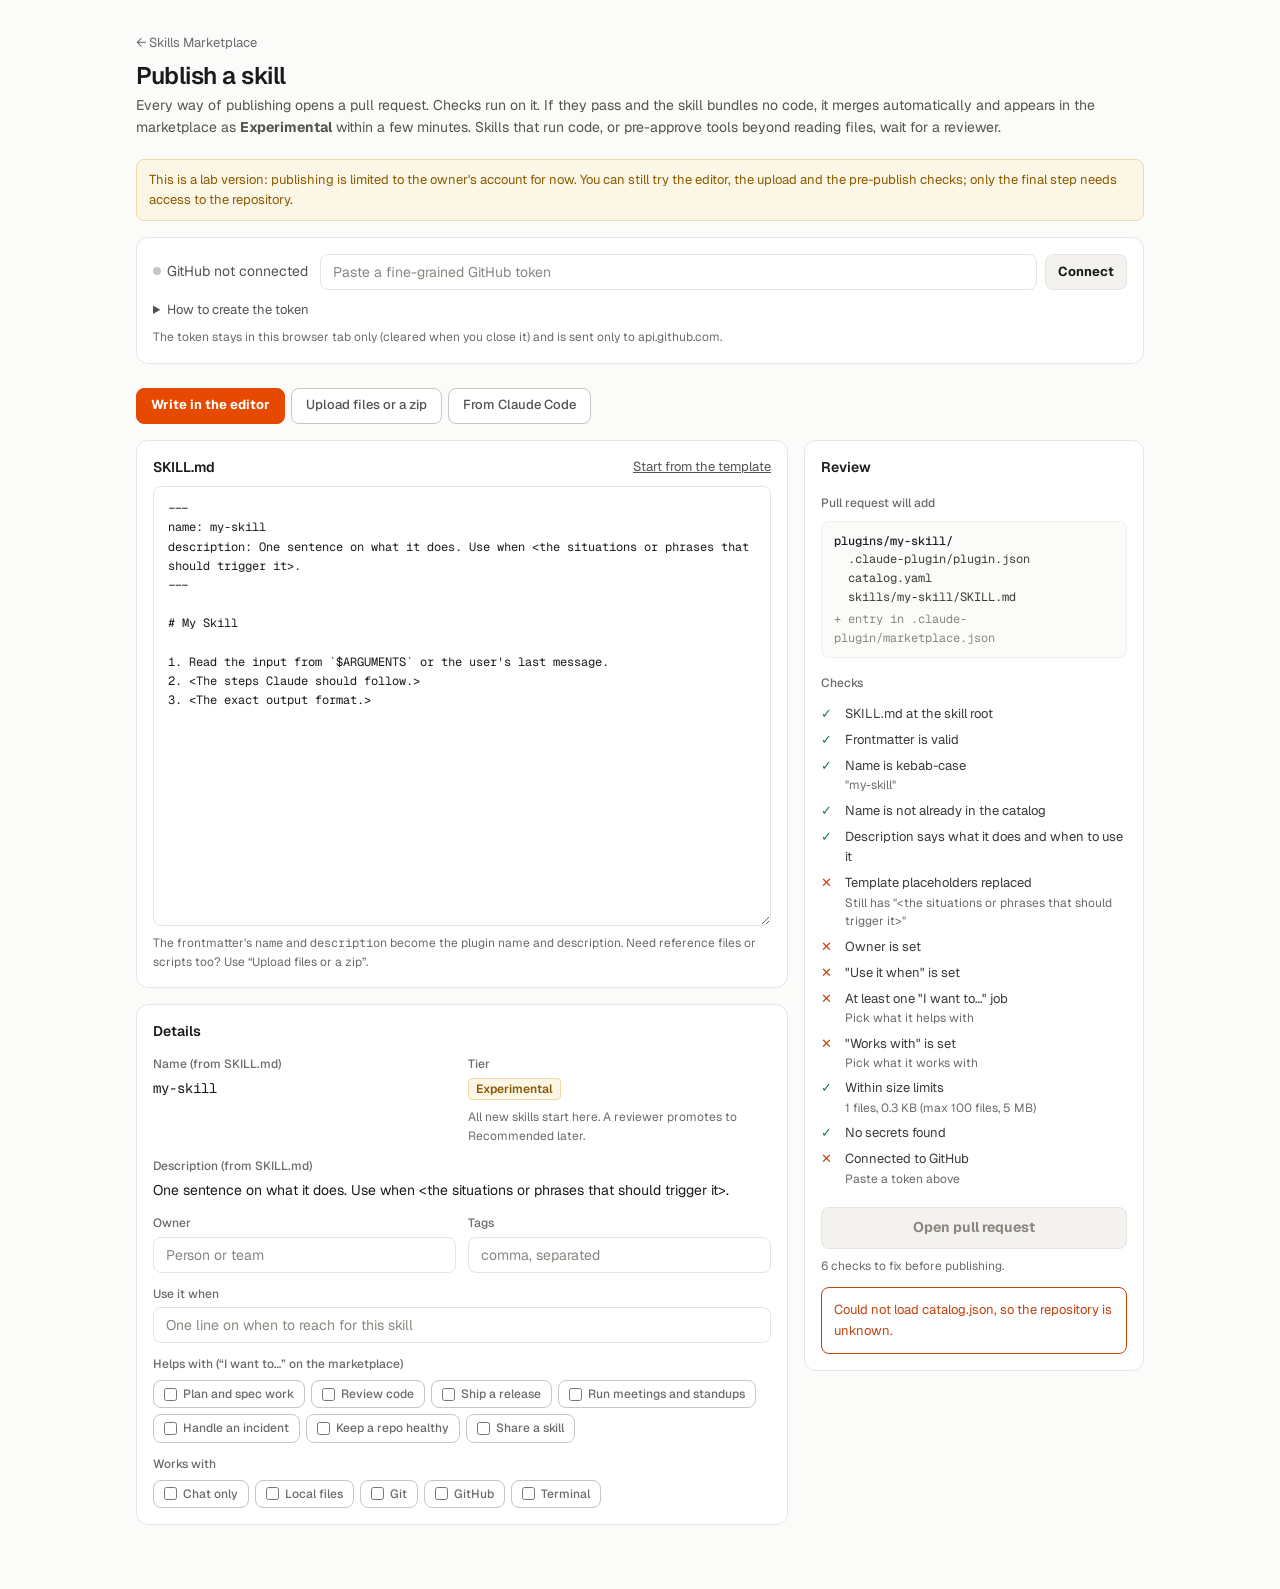
==== commit 8c914caa: "Hold skills that pre-approve risky tools, and require a version bump on edits Auto-merge never read " ====
--- a/site/publish.html
+++ b/site/publish.html
@@ -210,7 +210,7 @@
 <div class="wrap">
   <a class="back" href="./">← Skills Marketplace</a>
   <h1>Publish a skill</h1>
-  <p class="lead">Every way of publishing opens a pull request. Checks run on it. If they pass and the skill bundles no code, it merges automatically and appears in the marketplace as <strong>Experimental</strong> within a few minutes. Skills that run code wait for a reviewer.</p>
+  <p class="lead">Every way of publishing opens a pull request. Checks run on it. If they pass and the skill bundles no code, it merges automatically and appears in the marketplace as <strong>Experimental</strong> within a few minutes. Skills that run code, or pre-approve tools beyond reading files, wait for a reviewer.</p>
 
   <p class="notice">This is a lab version: publishing is limited to the owner's account for now. You can still try the editor, the upload and the pre-publish checks; only the final step needs access to the repository.</p>
 
@@ -548,7 +548,7 @@
     });
     state.existing.push(plugin.name);
     showResult(true, `<strong>Pull request <a href="${esc(pr.url)}" target="_blank" rel="noopener">#${pr.number}</a> is open.</strong>
-      <ol><li>Checks run on it (validation, catalog rules, secret scan).</li><li>If they pass and the skill bundles no code, it merges automatically. Skills that run code wait for a reviewer.</li><li>The catalog page updates within a couple of minutes of the merge.</li></ol>
+      <ol><li>Checks run on it (validation, catalog rules, secret scan).</li><li>If they pass and the skill bundles no code, it merges automatically. Skills that run code, or pre-approve tools beyond reading files, wait for a reviewer.</li><li>The catalog page updates within a couple of minutes of the merge.</li></ol>
       <p><a href="./#in-review">See it under “In review” in the marketplace →</a></p>`);
     if (state.mode === 'write') store.set('localStorage', 'publish-draft', null);
   } catch (err) {
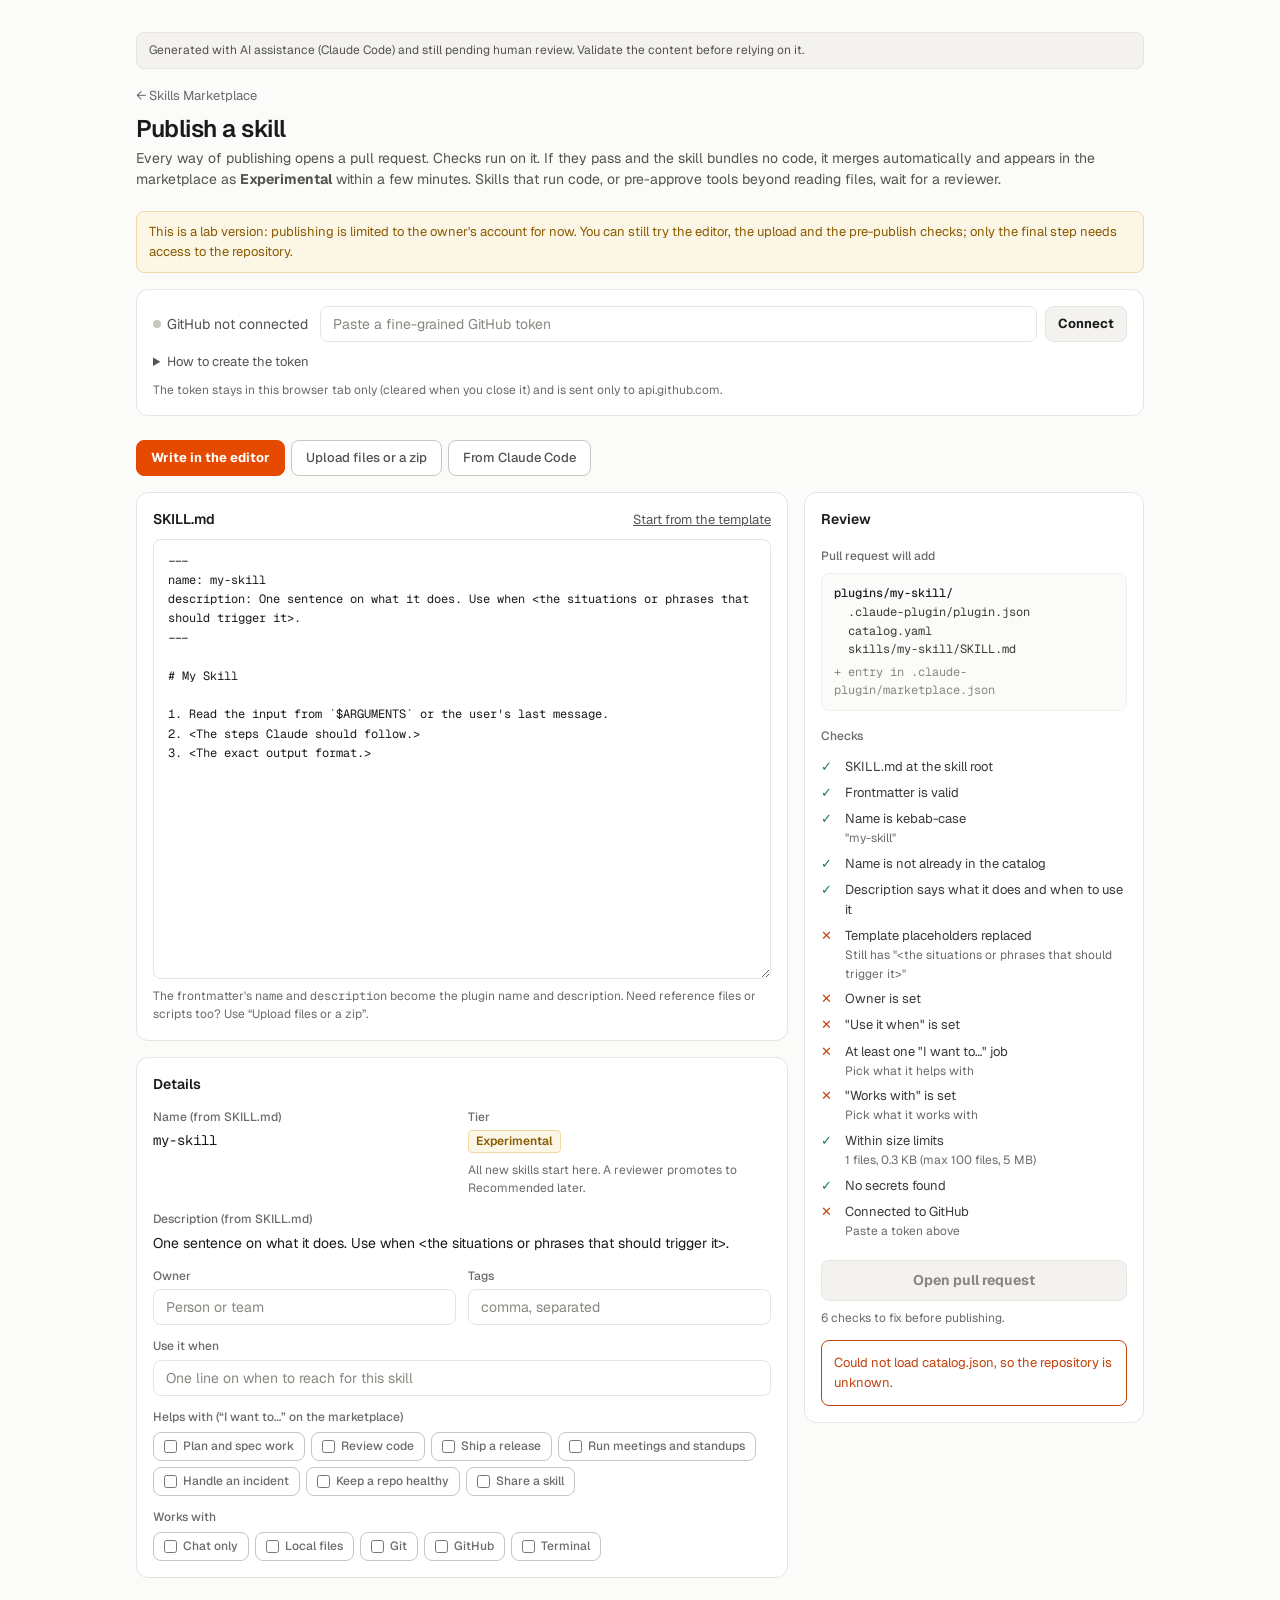
==== commit 5ab68dc7: "Mark the docs and site as AI-generated and pending human review Add a note under the title of the RE" ====
--- a/site/publish.html
+++ b/site/publish.html
@@ -204,10 +204,12 @@
     .gh-row form { flex-basis: 100%; }
     .tab { flex: 1 1 auto; }
   }
+  .ai-note { margin: 0 0 16px; padding: 8px 12px; background: var(--bg-subtle); border: 1px solid var(--border); border-radius: var(--radius-control); color: var(--text-secondary); font-size: 12px; }
 </style>
 </head>
 <body>
 <div class="wrap">
+  <p class="ai-note" role="note">Generated with AI assistance (Claude Code) and still pending human review. Validate the content before relying on it.</p>
   <a class="back" href="./">← Skills Marketplace</a>
   <h1>Publish a skill</h1>
   <p class="lead">Every way of publishing opens a pull request. Checks run on it. If they pass and the skill bundles no code, it merges automatically and appears in the marketplace as <strong>Experimental</strong> within a few minutes. Skills that run code, or pre-approve tools beyond reading files, wait for a reviewer.</p>
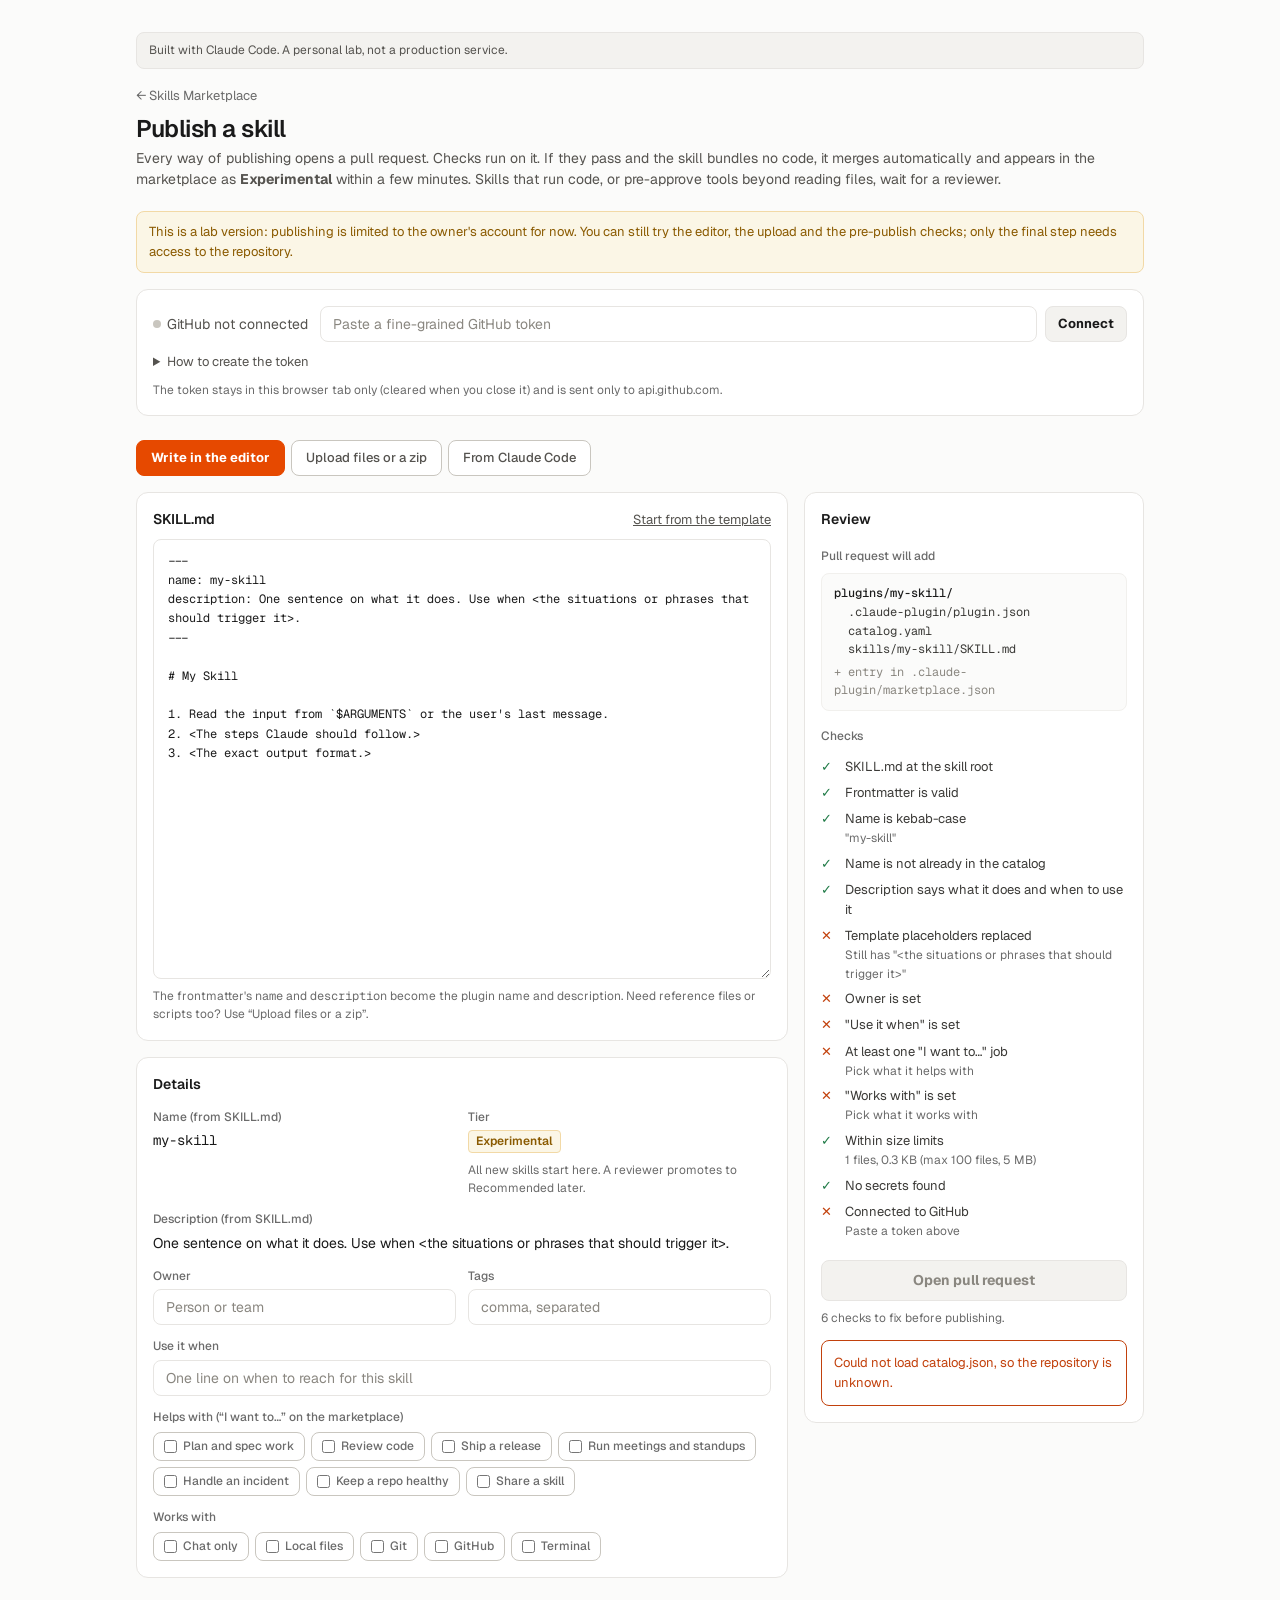
==== commit 39984f87: "Narrow the AI-review notice to the documents' wording The docs now say they were drafted with AI ass" ====
--- a/site/publish.html
+++ b/site/publish.html
@@ -209,7 +209,7 @@
 </head>
 <body>
 <div class="wrap">
-  <p class="ai-note" role="note">Generated with AI assistance (Claude Code) and still pending human review. Validate the content before relying on it.</p>
+  <p class="ai-note" role="note">Built with Claude Code. A personal lab, not a production service.</p>
   <a class="back" href="./">← Skills Marketplace</a>
   <h1>Publish a skill</h1>
   <p class="lead">Every way of publishing opens a pull request. Checks run on it. If they pass and the skill bundles no code, it merges automatically and appears in the marketplace as <strong>Experimental</strong> within a few minutes. Skills that run code, or pre-approve tools beyond reading files, wait for a reviewer.</p>
